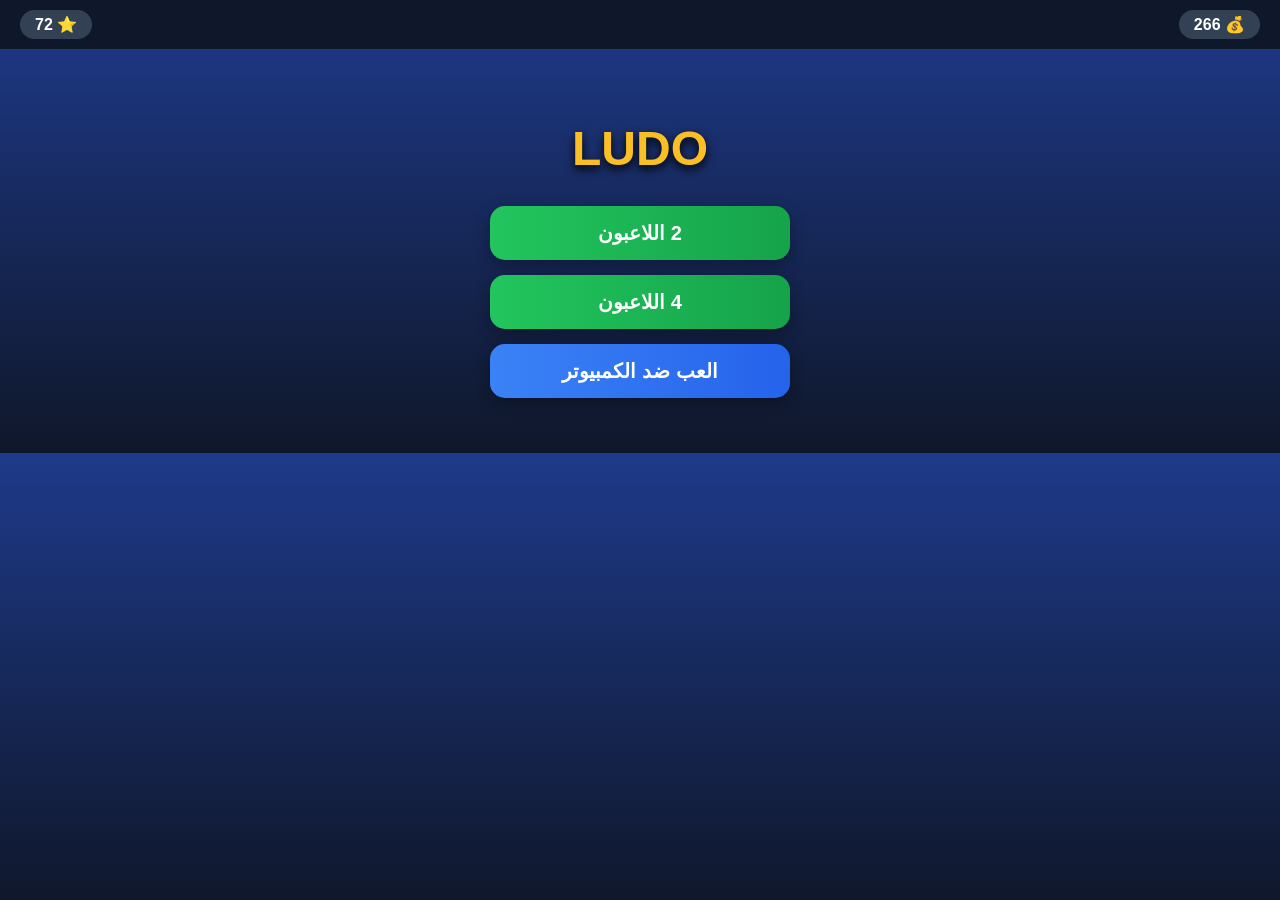
==== ludo.html @ d7de55df "Revamp ludo.html with new styles and game features" ====
<!DOCTYPE html>
<html lang="ar" dir="rtl">
<head>
<meta charset="UTF-8">
<meta name="viewport" content="width=device-width, initial-scale=1.0">
<title>Ludo Club نسخة مصغرة</title>
<style>
  body {
    margin: 0;
    background: linear-gradient(180deg, #1e3a8a 0%, #0f172a 100%);
    font-family: 'Cairo', sans-serif;
    color: white;
    text-align: center;
    overflow-x: hidden;
  }
  
  /* شاشة البداية */
  #startScreen {
    padding: 40px 20px;
  }
  #startScreen h1 {
    font-size: 48px;
    color: #fbbf24;
    text-shadow: 0 4px 10px #000;
    margin-bottom: 30px;
  }
  .mode-btn {
    display: block;
    width: 80%;
    max-width: 300px;
    margin: 15px auto;
    padding: 15px;
    background: linear-gradient(90deg, #22c55e, #16a34a);
    border: none;
    border-radius: 15px;
    color: white;
    font-size: 20px;
    font-weight: bold;
    cursor: pointer;
    box-shadow: 0 5px 15px rgba(0,0,0,0.3);
  }
  .mode-btn:active {
    transform: scale(0.95);
  }

  /* الرقعة */
  #gameScreen { display: none; padding: 10px; }
  .board {
    width: 90vw;
    max-width: 400px;
    height: 90vw;
    max-height: 400px;
    margin: 20px auto;
    background: #e2e8f0;
    border: 8px solid #334155;
    border-radius: 20px;
    display: grid;
    grid-template-columns: repeat(15, 1fr);
    grid-template-rows: repeat(15, 1fr);
    gap: 1px;
  }
  .cell {
    background: white;
    border-radius: 2px;
    display: flex;
    align-items: center;
    justify-content: center;
    font-size: 10px;
  }
  .green { background: #22c55e; }
  .red { background: #ef4444; }
  .blue { background: #3b82f6; }
  .yellow { background: #fbbf24; }
  .center { background: linear-gradient(45deg, red, yellow, green, blue); }

  .piece {
    width: 70%;
    height: 70%;
    border-radius: 50%;
    border: 2px solid #000;
    cursor: pointer;
  }
  .piece.red { background: #dc2626; }
  .piece.blue { background: #2563eb; }
  .piece.green { background: #16a34a; }
  .piece.yellow { background: #eab308; }

  /* الزهر والتحكم */
  #controls {
    margin-top: 20px;
  }
  #dice {
    width: 80px;
    height: 80px;
    background: white;
    border-radius: 15px;
    margin: 10px auto;
    display: flex;
    align-items: center;
    justify-content: center;
    font-size: 40px;
    color: black;
    font-weight: bold;
    box-shadow: 0 5px 15px #000;
    cursor: pointer;
  }
  #rollBtn {
    padding: 12px 40px;
    background: #f59e0b;
    border: none;
    border-radius: 12px;
    color: white;
    font-size: 18px;
    font-weight: bold;
    cursor: pointer;
  }

  /* شاشة الفائز WINNER */
  #winnerScreen {
    display: none;
    position: fixed;
    top: 0; left: 0;
    width: 100%; height: 100%;
    background: rgba(0,0,0,0.85);
    z-index: 999;
    justify-content: center;
    align-items: center;
    flex-direction: column;
  }
  #winnerBox {
    background: linear-gradient(180deg, #fbbf24, #f59e0b);
    padding: 30px;
    border-radius: 25px;
    text-align: center;
    color: #1e293b;
    width: 80%;
    max-width: 350px;
  }
  #winnerBox h2 {
    font-size: 36px;
    margin: 0;
  }
  #winnerBox button {
    margin-top: 20px;
    padding: 12px 30px;
    background: #22c55e;
    border: none;
    border-radius: 12px;
    color: white;
    font-size: 18px;
    cursor: pointer;
  }

  /* العملات فوق */
  #topBar {
    display: flex;
    justify-content: space-between;
    padding: 10px 20px;
    background: #0f172a;
  }
  .coins {
    background: #334155;
    padding: 5px 15px;
    border-radius: 20px;
    font-weight: bold;
  }
</style>
</head>
<body>

<div id="topBar">
  <div class="coins">💰 <span id="coins">266</span></div>
  <div class="coins">⭐ 72</div>
</div>

<!-- شاشة البداية -->
<div id="startScreen">
  <h1>LUDO</h1>
  <button class="mode-btn" onclick="startGame(2)">2 اللاعبون</button>
  <button class="mode-btn" onclick="startGame(4)">4 اللاعبون</button>
  <button class="mode-btn" style="background: linear-gradient(90deg, #3b82f6, #2563eb)">العب ضد الكمبيوتر</button>
</div>

<!-- شاشة اللعبة -->
<div id="gameScreen">
  <h3 id="turnText">دورك - الأحمر</h3>
  <div class="board" id="board"></div>
  
  <div id="controls">
    <div id="dice">🎲</div>
    <button id="rollBtn" onclick="rollDice()">ارمي الزهر</button>
  </div>
</div>

<!-- شاشة WINNER -->
<div id="winnerScreen">
  <div id="winnerBox">
    <h2>WINNER</h2>
    <p>🏆 انت الفائز! 🏆</p>
    <p>كسبت 500 عملة + 3 قلوب</p>
    <button onclick="location.reload()">إعادة المباراة</button>
    <button onclick="location.reload()" style="background:#3b82f6">التالي</button>
  </div>
</div>

<script>
let diceValue = 0;
let currentPlayer = 'red';
let coins = 266;

function startGame(players) {
  document.getElementById('startScreen').style.display = 'none';
  document.getElementById('gameScreen').style.display = 'block';
  createBoard();
}

function createBoard() {
  const board = document.getElementById('board');
  board.innerHTML = '';
  // رقعة مبسطة 15x15 - الألوان الأساسية
  for(let i=0; i<225; i++) {
    const cell = document.createElement('div');
    cell.className = 'cell';
    // تلوين المناطق
    if(i<36 && i%15<6) cell.classList.add('red');
    if(i<90 && i>=144 && i%15>8) cell.classList.add('green');
    if(i>189 && i%15<6) cell.classList.add('blue');
    if(i>189 && i%15>8) cell.classList.add('yellow');
    if(i==112) cell.classList.add('center');
    
    // حط القطع الحمرا في البداية
    if([0,1,15,16].includes(i)) {
      const p = document.createElement('div');
      p.className = 'piece red';
      cell.appendChild(p);
    }
    board.appendChild(cell);
  }
}

function rollDice() {
  diceValue = Math.floor(Math.random() * 6) + 1;
  document.getElementById('dice').innerText = diceValue;
  
  // لو جاب 6 يكسب لفة زيادة
  if(diceValue == 6) {
    alert('6! العب مرة تانية');
  }
  
  // تجربة: بعد 10 لفات نطلع شاشة الفوز
  if(Math.random() > 0.9) {
    showWinner();
  }
}

function showWinner() {
  document.getElementById('winnerScreen').style.display = 'flex';
  coins += 500;
  document.getElementById('coins').innerText = coins;
  
  // هنا نعرض اعلان exe.io عشان ياخد العملات
  // window.open('رابط_الاعلان_بتاعك', '_blank');
}
</script>
</body>
  </html>
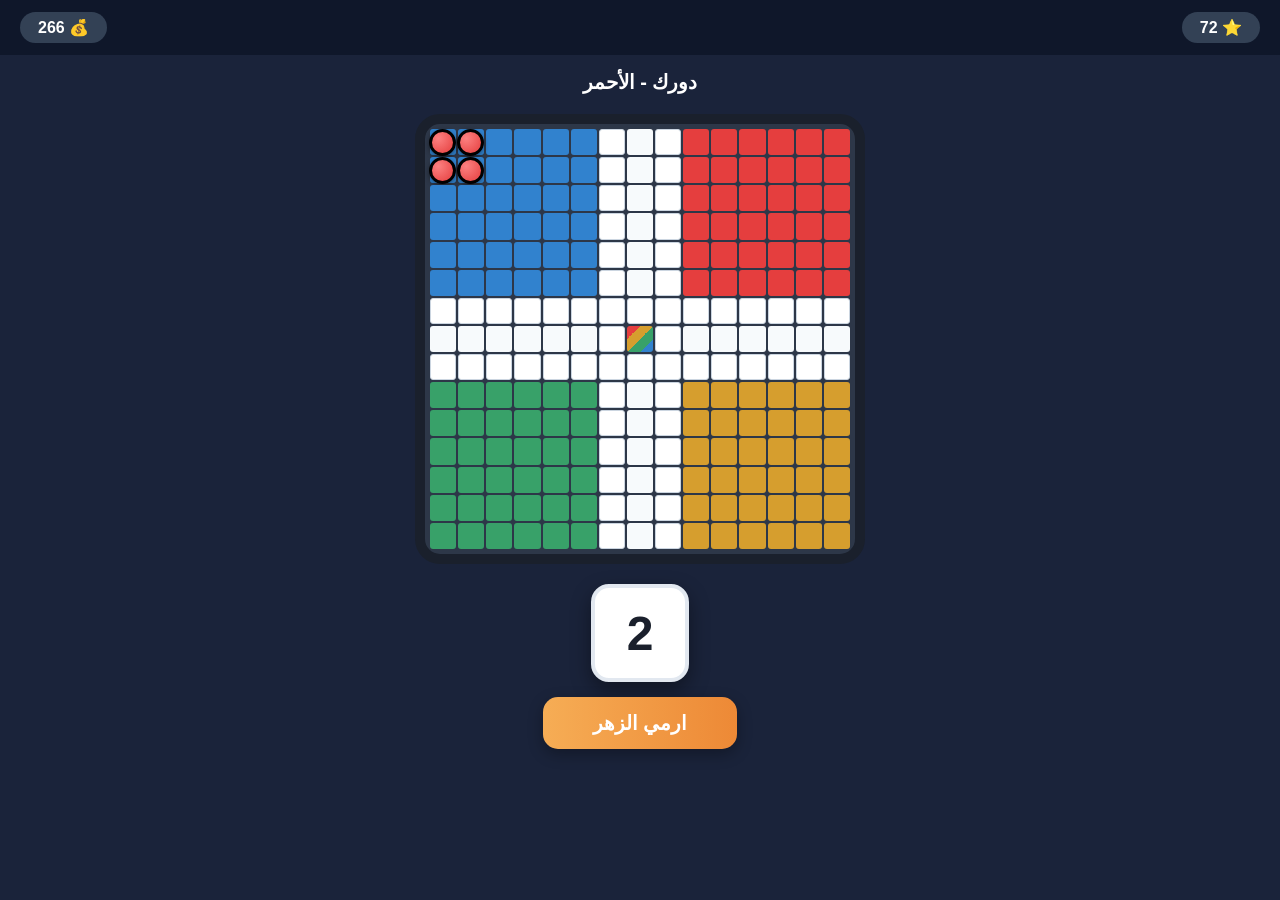
==== commit 64c2c776: "Update ludo.html" ====
--- a/ludo.html
+++ b/ludo.html
@@ -3,264 +3,177 @@
 <head>
 <meta charset="UTF-8">
 <meta name="viewport" content="width=device-width, initial-scale=1.0">
-<title>Ludo Club نسخة مصغرة</title>
+<title>Ludo Club</title>
 <style>
-  body {
-    margin: 0;
-    background: linear-gradient(180deg, #1e3a8a 0%, #0f172a 100%);
-    font-family: 'Cairo', sans-serif;
-    color: white;
-    text-align: center;
-    overflow-x: hidden;
-  }
-  
-  /* شاشة البداية */
-  #startScreen {
-    padding: 40px 20px;
-  }
-  #startScreen h1 {
-    font-size: 48px;
-    color: #fbbf24;
-    text-shadow: 0 4px 10px #000;
-    margin-bottom: 30px;
-  }
-  .mode-btn {
-    display: block;
-    width: 80%;
-    max-width: 300px;
-    margin: 15px auto;
-    padding: 15px;
-    background: linear-gradient(90deg, #22c55e, #16a34a);
-    border: none;
-    border-radius: 15px;
-    color: white;
-    font-size: 20px;
-    font-weight: bold;
-    cursor: pointer;
-    box-shadow: 0 5px 15px rgba(0,0,0,0.3);
-  }
-  .mode-btn:active {
-    transform: scale(0.95);
-  }
+body {
+  margin: 0;
+  background: #1a233a;
+  font-family: 'Cairo', sans-serif;
+  color: white;
+  text-align: center;
+}
+#topBar {
+  display: flex;
+  justify-content: space-between;
+  padding: 12px 20px;
+  background: #0f172a;
+}
+.coins {
+  background: #334155;
+  padding: 6px 18px;
+  border-radius: 25px;
+  font-weight: bold;
+  font-size: 16px;
+}
+h3 { margin: 15px 0; font-size: 20px; }
 
-  /* الرقعة */
-  #gameScreen { display: none; padding: 10px; }
-  .board {
-    width: 90vw;
-    max-width: 400px;
-    height: 90vw;
-    max-height: 400px;
-    margin: 20px auto;
-    background: #e2e8f0;
-    border: 8px solid #334155;
-    border-radius: 20px;
-    display: grid;
-    grid-template-columns: repeat(15, 1fr);
-    grid-template-rows: repeat(15, 1fr);
-    gap: 1px;
-  }
-  .cell {
-    background: white;
-    border-radius: 2px;
-    display: flex;
-    align-items: center;
-    justify-content: center;
-    font-size: 10px;
-  }
-  .green { background: #22c55e; }
-  .red { background: #ef4444; }
-  .blue { background: #3b82f6; }
-  .yellow { background: #fbbf24; }
-  .center { background: linear-gradient(45deg, red, yellow, green, blue); }
+.board {
+  width: 90vw;
+  max-width: 420px;
+  height: 90vw;
+  max-height: 420px;
+  margin: 20px auto;
+  background: #2d3748;
+  border: 10px solid #1a202c;
+  border-radius: 25px;
+  display: grid;
+  grid-template-columns: repeat(15, 1fr);
+  grid-template-rows: repeat(15, 1fr);
+  gap: 2px;
+  padding: 5px;
+}
+.cell {
+  background: #f7fafc;
+  border-radius: 3px;
+}
+/* البيوت 4 الوان زي الصورة */
+.red-home { background: #e53e3e; }
+.blue-home { background: #3182ce; }
+.yellow-home { background: #d69e2e; }
+.green-home { background: #38a169; }
+.center { background: linear-gradient(135deg, #e53e3e 25%, #d69e2e 25% 50%, #38a169 50% 75%, #3182ce 75%); }
 
-  .piece {
-    width: 70%;
-    height: 70%;
-    border-radius: 50%;
-    border: 2px solid #000;
-    cursor: pointer;
-  }
-  .piece.red { background: #dc2626; }
-  .piece.blue { background: #2563eb; }
-  .piece.green { background: #16a34a; }
-  .piece.yellow { background: #eab308; }
+/* المسار */
+.path { background: white; border: 1px solid #cbd5e0; }
+.path.red { background: #fed7d7; }
+.path.blue { background: #bee3f8; }
+.path.yellow { background: #fefcbf; }
+.path.green { background: #c6f6d5; }
 
-  /* الزهر والتحكم */
-  #controls {
-    margin-top: 20px;
-  }
-  #dice {
-    width: 80px;
-    height: 80px;
-    background: white;
-    border-radius: 15px;
-    margin: 10px auto;
-    display: flex;
-    align-items: center;
-    justify-content: center;
-    font-size: 40px;
-    color: black;
-    font-weight: bold;
-    box-shadow: 0 5px 15px #000;
-    cursor: pointer;
-  }
-  #rollBtn {
-    padding: 12px 40px;
-    background: #f59e0b;
-    border: none;
-    border-radius: 12px;
-    color: white;
-    font-size: 18px;
-    font-weight: bold;
-    cursor: pointer;
-  }
+/* القطعة */
+.piece {
+  width: 80%;
+  height: 80%;
+  border-radius: 50%;
+  border: 3px solid #000;
+  margin: auto;
+  box-shadow: 0 2px 5px rgba(0,0,0,0.4);
+}
+.piece.red { background: radial-gradient(circle at 30% 30%, #fc8181, #e53e3e); }
+.piece.blue { background: radial-gradient(circle at 30% 30%, #63b3ed, #3182ce); }
+.piece.yellow { background: radial-gradient(circle at 30% 30%, #f6e05e, #d69e2e); }
+.piece.green { background: radial-gradient(circle at 30% 30%, #68d391, #38a169); }
 
-  /* شاشة الفائز WINNER */
-  #winnerScreen {
-    display: none;
-    position: fixed;
-    top: 0; left: 0;
-    width: 100%; height: 100%;
-    background: rgba(0,0,0,0.85);
-    z-index: 999;
-    justify-content: center;
-    align-items: center;
-    flex-direction: column;
-  }
-  #winnerBox {
-    background: linear-gradient(180deg, #fbbf24, #f59e0b);
-    padding: 30px;
-    border-radius: 25px;
-    text-align: center;
-    color: #1e293b;
-    width: 80%;
-    max-width: 350px;
-  }
-  #winnerBox h2 {
-    font-size: 36px;
-    margin: 0;
-  }
-  #winnerBox button {
-    margin-top: 20px;
-    padding: 12px 30px;
-    background: #22c55e;
-    border: none;
-    border-radius: 12px;
-    color: white;
-    font-size: 18px;
-    cursor: pointer;
-  }
-
-  /* العملات فوق */
-  #topBar {
-    display: flex;
-    justify-content: space-between;
-    padding: 10px 20px;
-    background: #0f172a;
-  }
-  .coins {
-    background: #334155;
-    padding: 5px 15px;
-    border-radius: 20px;
-    font-weight: bold;
-  }
+/* الزهر 3D */
+#dice {
+  width: 90px;
+  height: 90px;
+  background: white;
+  border-radius: 18px;
+  margin: 15px auto;
+  display: flex;
+  align-items: center;
+  justify-content: center;
+  font-size: 48px;
+  color: #1a202c;
+  font-weight: bold;
+  box-shadow: 0 8px 20px rgba(0,0,0,0.4);
+  border: 4px solid #e2e8f0;
+}
+#rollBtn {
+  padding: 14px 50px;
+  background: linear-gradient(90deg, #f6ad55, #ed8936);
+  border: none;
+  border-radius: 15px;
+  color: white;
+  font-size: 20px;
+  font-weight: bold;
+  cursor: pointer;
+  box-shadow: 0 5px 15px rgba(0,0,0,0.3);
+}
 </style>
 </head>
 <body>
 
 <div id="topBar">
+  <div class="coins">⭐ <span>72</span></div>
   <div class="coins">💰 <span id="coins">266</span></div>
-  <div class="coins">⭐ 72</div>
 </div>
 
-<!-- شاشة البداية -->
-<div id="startScreen">
-  <h1>LUDO</h1>
-  <button class="mode-btn" onclick="startGame(2)">2 اللاعبون</button>
-  <button class="mode-btn" onclick="startGame(4)">4 اللاعبون</button>
-  <button class="mode-btn" style="background: linear-gradient(90deg, #3b82f6, #2563eb)">العب ضد الكمبيوتر</button>
-</div>
+<h3 id="turnText">دورك - الأحمر</h3>
+<div class="board" id="board"></div>
 
-<!-- شاشة اللعبة -->
-<div id="gameScreen">
-  <h3 id="turnText">دورك - الأحمر</h3>
-  <div class="board" id="board"></div>
-  
-  <div id="controls">
-    <div id="dice">🎲</div>
-    <button id="rollBtn" onclick="rollDice()">ارمي الزهر</button>
-  </div>
-</div>
-
-<!-- شاشة WINNER -->
-<div id="winnerScreen">
-  <div id="winnerBox">
-    <h2>WINNER</h2>
-    <p>🏆 انت الفائز! 🏆</p>
-    <p>كسبت 500 عملة + 3 قلوب</p>
-    <button onclick="location.reload()">إعادة المباراة</button>
-    <button onclick="location.reload()" style="background:#3b82f6">التالي</button>
-  </div>
-</div>
+<div id="dice">2</div>
+<button id="rollBtn" onclick="rollDice()">ارمي الزهر</button>
 
 <script>
-let diceValue = 0;
-let currentPlayer = 'red';
-let coins = 266;
-
-function startGame(players) {
-  document.getElementById('startScreen').style.display = 'none';
-  document.getElementById('gameScreen').style.display = 'block';
-  createBoard();
-}
+const boardLayout = [
+  [1,1,1,1,1,1,0,0,0,2,2,2,2,2,2],
+  [1,1,1,1,1,1,0,0,0,2,2,2,2,2,2],
+  [1,1,1,1,1,1,0,0,0,2,2,2,2,2,2],
+  [1,1,1,1,1,1,0,0,0,2,2,2,2,2,2],
+  [1,1,1,1,1,1,0,0,0,2,2,2,2,2,2],
+  [1,1,1,1,1,1,0,0,0,2,2,2,2,2,2],
+  [0,0,0,0,0,0,0,0,0,0,0,0,0,0,0],
+  [0,0,0,0,0,0,0,4,0,0,0,0,0,0,0],
+  [0,0,0,0,0,0,0,0,0,0,0,0,0,0,0],
+  [3,3,3,3,3,3,0,0,0,4,4,4,4,4,4],
+  [3,3,3,3,3,3,0,0,0,4,4,4,4,4,4],
+  [3,3,3,3,3,3,0,0,0,4,4,4,4,4,4],
+  [3,3,3,3,3,3,0,0,0,4,4,4,4,4,4],
+  [3,3,3,3,3,3,0,0,0,4,4,4,4,4,4],
+  [3,3,3,3,3,3,0,0,0,4,4,4,4,4,4]
+];
 
 function createBoard() {
   const board = document.getElementById('board');
   board.innerHTML = '';
-  // رقعة مبسطة 15x15 - الألوان الأساسية
-  for(let i=0; i<225; i++) {
-    const cell = document.createElement('div');
-    cell.className = 'cell';
-    // تلوين المناطق
-    if(i<36 && i%15<6) cell.classList.add('red');
-    if(i<90 && i>=144 && i%15>8) cell.classList.add('green');
-    if(i>189 && i%15<6) cell.classList.add('blue');
-    if(i>189 && i%15>8) cell.classList.add('yellow');
-    if(i==112) cell.classList.add('center');
-    
-    // حط القطع الحمرا في البداية
-    if([0,1,15,16].includes(i)) {
-      const p = document.createElement('div');
-      p.className = 'piece red';
-      cell.appendChild(p);
+
+  for(let i=0; i<15; i++) {
+    for(let j=0; j<15; j++) {
+      const cell = document.createElement('div');
+      cell.className = 'cell';
+
+      if(boardLayout[i][j] == 1) cell.classList.add('red-home');
+      if(boardLayout[i][j] == 2) cell.classList.add('blue-home');
+      if(boardLayout[i][j] == 3) cell.classList.add('yellow-home');
+      if(boardLayout[i][j] == 4) cell.classList.add('green-home');
+      if(i==7 && j==7) cell.classList.add('center');
+
+      // المسار
+      if((i==6 && j>=0 && j<=14) || (j==8 && i>=0 && i<=14) || (i==8 && j>=0 && j<=14) || (j==6 && i>=0 && i<=14)) {
+        cell.classList.add('path');
+      }
+
+      // حط قطع حمرا في البيت الأحمر
+      if(i<2 && j>12) {
+        const p = document.createElement('div');
+        p.className = 'piece red';
+        cell.appendChild(p);
+      }
+
+      board.appendChild(cell);
     }
-    board.appendChild(cell);
   }
 }
 
 function rollDice() {
-  diceValue = Math.floor(Math.random() * 6) + 1;
-  document.getElementById('dice').innerText = diceValue;
-  
-  // لو جاب 6 يكسب لفة زيادة
-  if(diceValue == 6) {
-    alert('6! العب مرة تانية');
-  }
-  
-  // تجربة: بعد 10 لفات نطلع شاشة الفوز
-  if(Math.random() > 0.9) {
-    showWinner();
-  }
+  const val = Math.floor(Math.random() * 6) + 1;
+  document.getElementById('dice').innerText = val;
+  document.getElementById('rollBtn').innerText = 'ارمي تاني';
 }
 
-function showWinner() {
-  document.getElementById('winnerScreen').style.display = 'flex';
-  coins += 500;
-  document.getElementById('coins').innerText = coins;
-  
-  // هنا نعرض اعلان exe.io عشان ياخد العملات
-  // window.open('رابط_الاعلان_بتاعك', '_blank');
-}
+createBoard();
 </script>
 </body>
-  </html>
+</html>
